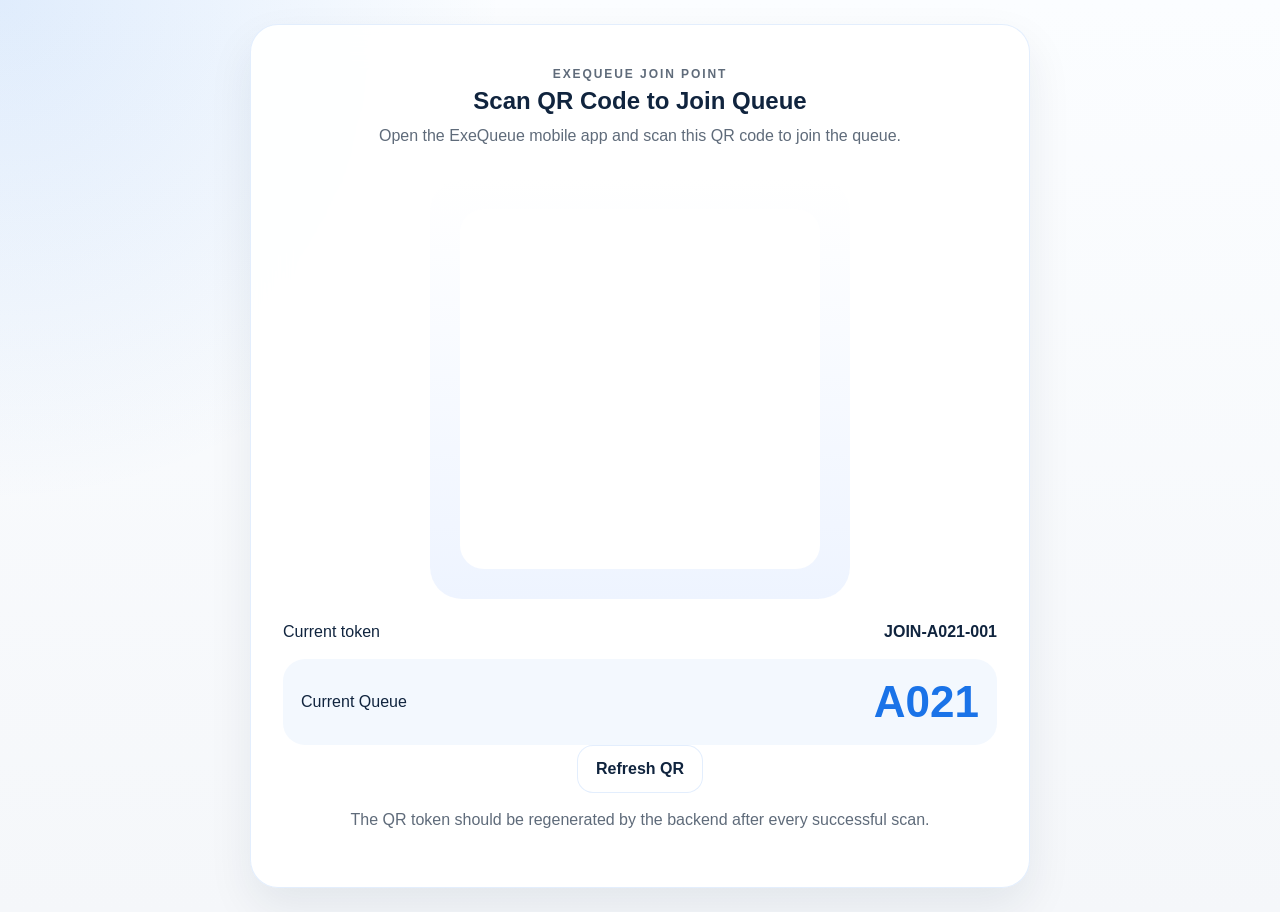
==== web/qr-display.html @ 251895e3 ""Commit"" ====
<!DOCTYPE html>
<html lang="en">
  <head>
    <meta charset="UTF-8" />
    <meta name="viewport" content="width=device-width, initial-scale=1.0" />
    <title>ExeQueue QR Display</title>
    <link rel="stylesheet" href="styles.css" />
  </head>
  <body class="display-body">
    <main class="display-shell">
      <section class="card qr-card">
        <p class="eyebrow">ExeQueue Join Point</p>
        <h1>Scan QR Code to Join Queue</h1>
        <p class="lead-copy">
          Open the ExeQueue mobile app and scan this QR code to join the queue.
        </p>

        <div class="qr-frame">
          <canvas id="qrCanvas" width="360" height="360"></canvas>
        </div>

        <div class="token-row">
          <span>Current token</span>
          <strong id="qrTokenValue">JOIN-A021-001</strong>
        </div>

        <div class="current-queue-card">
          <span>Current Queue</span>
          <strong id="qrCurrentQueue">A021</strong>
        </div>

        <button id="refreshQrButton" class="secondary-btn">
          Refresh QR
        </button>

        <p class="footnote">
          The QR token should be regenerated by the backend after every
          successful scan.
        </p>
      </section>
    </main>

    <script src="script.js"></script>
  </body>
</html>
---- web/styles.css ----
:root {
  --primary: #1a73e8;
  --accent: #34a853;
  --background: #f5f7fa;
  --surface: rgba(255, 255, 255, 0.92);
  --surface-solid: #ffffff;
  --text: #10243e;
  --muted: #5f6b7a;
  --border: rgba(26, 115, 232, 0.12);
  --shadow: 0 20px 45px rgba(16, 36, 62, 0.08);
  --radius-xl: 28px;
  --radius-lg: 22px;
  --radius-md: 18px;
}

* {
  box-sizing: border-box;
}

html {
  scroll-behavior: smooth;
}

body {
  margin: 0;
  font-family: Roboto, 'Segoe UI', sans-serif;
  color: var(--text);
  background:
    radial-gradient(circle at top left, rgba(26, 115, 232, 0.12), transparent 32%),
    linear-gradient(180deg, #fbfdff 0%, var(--background) 100%);
}

a {
  color: inherit;
  text-decoration: none;
}

.app-shell {
  min-height: 100vh;
  display: grid;
  grid-template-columns: 280px 1fr;
}

.sidebar {
  padding: 28px;
  background: linear-gradient(180deg, #0f57c8 0%, #1a73e8 100%);
  color: #ffffff;
  display: flex;
  flex-direction: column;
  gap: 28px;
}

.brand-block {
  display: flex;
  align-items: center;
  gap: 16px;
}

.brand-block h1,
.brand-block p {
  margin: 0;
}

.brand-mark {
  width: 56px;
  height: 56px;
  border-radius: 18px;
  display: grid;
  place-items: center;
  background: rgba(255, 255, 255, 0.16);
  font-size: 24px;
  font-weight: 800;
  box-shadow: inset 0 1px 0 rgba(255, 255, 255, 0.18);
}

.nav-list {
  display: grid;
  gap: 8px;
}

.nav-item {
  padding: 14px 16px;
  border-radius: 16px;
  color: rgba(255, 255, 255, 0.88);
  transition: transform 0.2s ease, background 0.2s ease;
}

.nav-item:hover,
.nav-item.active {
  background: rgba(255, 255, 255, 0.16);
  color: #ffffff;
  transform: translateX(4px);
}

.sidebar-note {
  margin-top: auto;
  padding: 18px;
  border-radius: 20px;
  background: rgba(255, 255, 255, 0.14);
  color: rgba(255, 255, 255, 0.92);
  line-height: 1.6;
}

.main-content {
  padding: 32px;
  display: grid;
  gap: 24px;
}

.section-heading,
.card-header,
.token-row,
.current-queue-card,
.action-row,
.live-chip {
  display: flex;
  align-items: center;
}

.section-heading {
  justify-content: space-between;
  gap: 18px;
}

.section-heading h2,
.card-header h3,
.board-header h1,
.qr-card h1 {
  margin: 0;
}

.section-copy,
.lead-copy,
.secondary-card p,
.monitor-copy {
  margin: 8px 0 0;
  color: var(--muted);
  line-height: 1.6;
}

.eyebrow {
  margin: 0 0 6px;
  font-size: 12px;
  font-weight: 700;
  letter-spacing: 0.16em;
  text-transform: uppercase;
  color: var(--muted);
}

.hero-grid,
.secondary-grid {
  display: grid;
  gap: 24px;
}

.hero-grid {
  grid-template-columns: 1.7fr 1fr;
}

.secondary-grid {
  grid-template-columns: repeat(3, minmax(0, 1fr));
}

.card,
.board-panel {
  background: var(--surface);
  border: 1px solid var(--border);
  border-radius: var(--radius-xl);
  box-shadow: var(--shadow);
  backdrop-filter: blur(18px);
}

.card {
  padding: 24px;
}

.card-header {
  justify-content: space-between;
  gap: 12px;
  margin-bottom: 20px;
}

.pill,
.live-chip {
  padding: 10px 14px;
  border-radius: 999px;
  font-size: 14px;
  font-weight: 600;
}

.pill-blue {
  color: var(--primary);
  background: rgba(26, 115, 232, 0.1);
}

.pill-green {
  color: var(--accent);
  background: rgba(52, 168, 83, 0.12);
}

.live-chip {
  gap: 10px;
  color: var(--text);
  background: rgba(255, 255, 255, 0.72);
  border: 1px solid var(--border);
}

.live-chip.small {
  font-size: 13px;
  padding: 8px 12px;
}

.live-dot {
  width: 10px;
  height: 10px;
  border-radius: 50%;
  background: var(--accent);
  box-shadow: 0 0 0 0 rgba(52, 168, 83, 0.5);
  animation: pulse 1.6s infinite;
}

.hero-number,
.board-number {
  font-size: clamp(56px, 10vw, 100px);
  line-height: 1;
  font-weight: 800;
  letter-spacing: -0.04em;
  margin-bottom: 24px;
}

.hero-subgrid {
  display: grid;
  grid-template-columns: 1fr 1.2fr;
  gap: 16px;
}

.subpanel,
.metric-tile,
.current-queue-card {
  padding: 18px;
  border-radius: var(--radius-lg);
  background: rgba(26, 115, 232, 0.05);
}

.queue-pills,
.action-row,
.board-next-list {
  display: flex;
  flex-wrap: wrap;
  gap: 12px;
}

.queue-pill,
.board-queue-pill {
  padding: 14px 18px;
  border-radius: 18px;
  background: var(--surface-solid);
  border: 1px solid var(--border);
  font-weight: 700;
  font-size: 22px;
  box-shadow: inset 0 1px 0 rgba(255, 255, 255, 0.7);
}

.primary-btn,
.secondary-btn {
  border: 0;
  border-radius: 16px;
  padding: 14px 18px;
  font: inherit;
  font-weight: 700;
  cursor: pointer;
  transition: transform 0.2s ease, box-shadow 0.2s ease;
}

.primary-btn:hover,
.secondary-btn:hover {
  transform: translateY(-1px);
  box-shadow: 0 12px 24px rgba(16, 36, 62, 0.12);
}

.primary-btn {
  color: #ffffff;
  background: linear-gradient(135deg, #1564cb 0%, var(--primary) 100%);
}

.secondary-btn {
  color: var(--text);
  background: #ffffff;
  border: 1px solid var(--border);
}

.metrics-card {
  display: flex;
  flex-direction: column;
}

.metric-grid {
  display: grid;
  grid-template-columns: repeat(2, minmax(0, 1fr));
  gap: 14px;
}

.metric-tile {
  min-height: 122px;
  display: flex;
  flex-direction: column;
  justify-content: space-between;
}

.metric-tile span {
  color: var(--muted);
}

.metric-tile strong {
  font-size: 36px;
}

.monitor-copy {
  margin-top: 18px;
}

.table-wrap {
  overflow-x: auto;
}

.queue-table {
  width: 100%;
  border-collapse: collapse;
}

.queue-table th,
.queue-table td {
  padding: 18px 14px;
  text-align: left;
  border-bottom: 1px solid rgba(16, 36, 62, 0.08);
}

.queue-table th {
  color: var(--muted);
  font-size: 12px;
  letter-spacing: 0.14em;
  text-transform: uppercase;
}

.status-tag {
  display: inline-flex;
  align-items: center;
  justify-content: center;
  min-width: 96px;
  padding: 10px 14px;
  border-radius: 999px;
  font-size: 13px;
  font-weight: 700;
}

.status-waiting {
  color: var(--primary);
  background: rgba(26, 115, 232, 0.1);
}

.status-called {
  color: var(--accent);
  background: rgba(52, 168, 83, 0.12);
}

.status-skipped {
  color: #f57c00;
  background: rgba(245, 124, 0, 0.12);
}

.status-done {
  color: var(--muted);
  background: rgba(95, 107, 122, 0.12);
}

.secondary-card {
  min-height: 200px;
}

.display-body {
  min-height: 100vh;
  display: grid;
  place-items: center;
  padding: 24px;
}

.display-shell {
  width: min(780px, 100%);
}

.qr-card {
  text-align: center;
  padding: 42px 32px;
}

.qr-frame {
  margin: 30px auto 24px;
  width: min(100%, 420px);
  aspect-ratio: 1;
  border-radius: 32px;
  display: grid;
  place-items: center;
  background: linear-gradient(180deg, #ffffff 0%, #eef4ff 100%);
  box-shadow: inset 0 1px 0 rgba(255, 255, 255, 0.7);
}

.qr-frame canvas {
  width: min(100%, 360px);
  height: auto;
  border-radius: 24px;
  background: #ffffff;
}

.token-row,
.current-queue-card {
  justify-content: space-between;
  gap: 16px;
  margin-top: 18px;
}

.current-queue-card strong {
  font-size: 44px;
  color: var(--primary);
}

.footnote {
  margin-top: 18px;
  color: var(--muted);
}

.board-theme {
  background:
    radial-gradient(circle at top center, rgba(52, 168, 83, 0.12), transparent 30%),
    linear-gradient(180deg, #f8fbff 0%, #edf3fb 100%);
}

.board-shell {
  width: min(1220px, 100%);
  display: grid;
  gap: 28px;
}

.board-header,
.board-footer {
  text-align: center;
}

.board-header {
  display: flex;
  justify-content: space-between;
  align-items: center;
  gap: 18px;
}

.board-grid {
  display: grid;
  grid-template-columns: 1.3fr 1fr;
  gap: 24px;
}

.board-panel {
  padding: 40px;
}

.board-now {
  background: linear-gradient(135deg, rgba(26, 115, 232, 0.14), #ffffff);
}

.board-next-list {
  margin-top: 24px;
}

.board-queue-pill {
  font-size: clamp(28px, 5vw, 40px);
  min-width: 140px;
  justify-content: center;
}

.board-footer {
  font-size: 24px;
  font-weight: 500;
  color: var(--muted);
}

@keyframes pulse {
  0% {
    box-shadow: 0 0 0 0 rgba(52, 168, 83, 0.5);
  }

  70% {
    box-shadow: 0 0 0 14px rgba(52, 168, 83, 0);
  }

  100% {
    box-shadow: 0 0 0 0 rgba(52, 168, 83, 0);
  }
}

@media (max-width: 1080px) {
  .app-shell {
    grid-template-columns: 1fr;
  }

  .sidebar {
    gap: 18px;
  }

  .hero-grid,
  .board-grid,
  .secondary-grid,
  .hero-subgrid {
    grid-template-columns: 1fr;
  }

  .section-heading,
  .board-header {
    flex-direction: column;
    align-items: flex-start;
  }
}

@media (max-width: 720px) {
  .main-content,
  .sidebar,
  .card,
  .board-panel {
    padding: 20px;
  }

  .action-row {
    flex-direction: column;
  }

  .metric-grid {
    grid-template-columns: 1fr;
  }

  .queue-table th,
  .queue-table td {
    padding: 14px 10px;
  }

  .current-queue-card strong {
    font-size: 34px;
  }
}
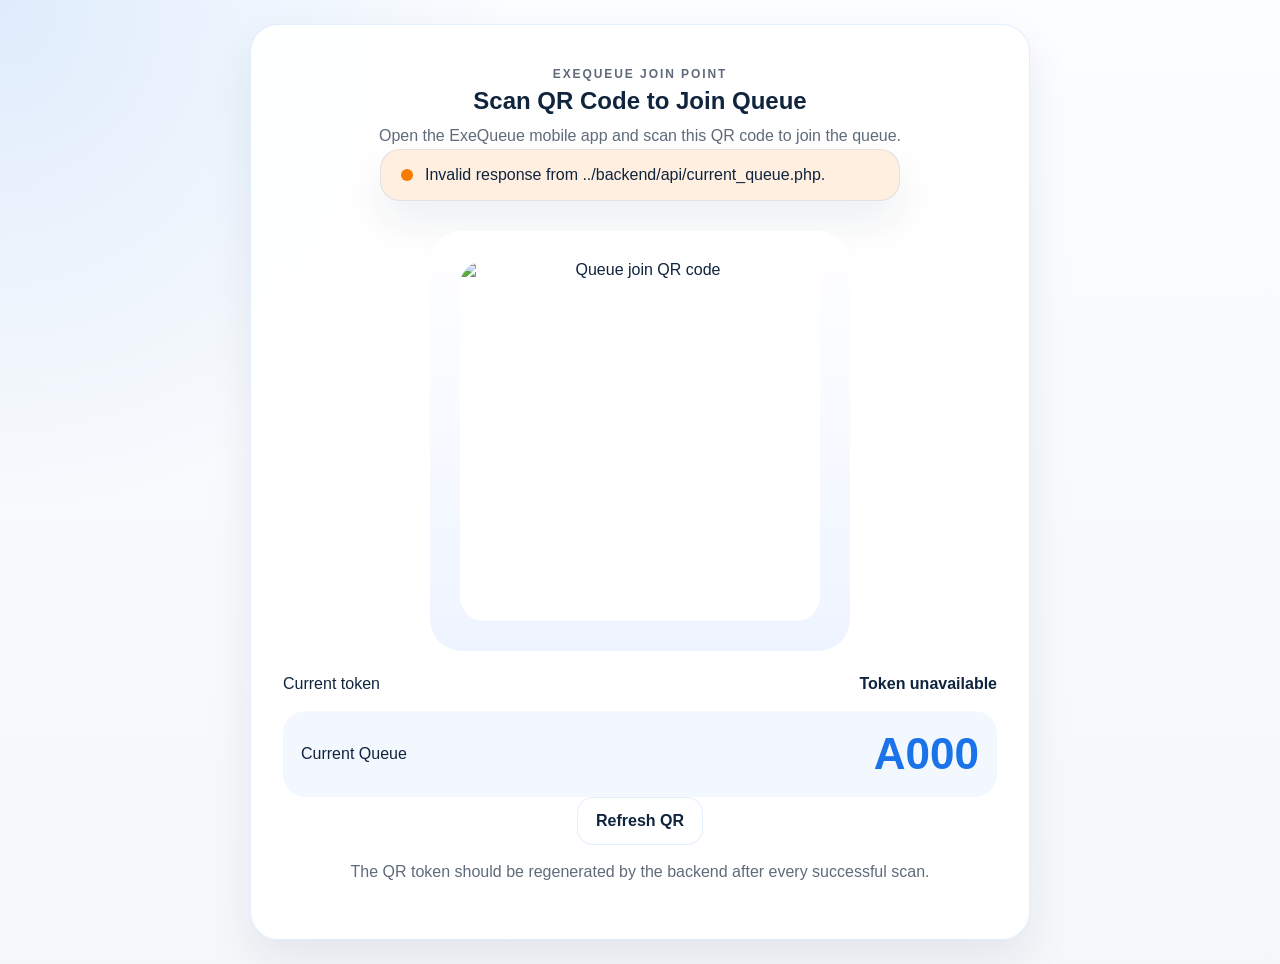
==== commit 4a90360c: ""Fixing"" ====
--- a/web/qr-display.html
+++ b/web/qr-display.html
@@ -15,18 +15,32 @@
           Open the ExeQueue mobile app and scan this QR code to join the queue.
         </p>
 
+        <section
+          id="qrStatusMessage"
+          class="status-banner status-banner-info compact-banner"
+          aria-live="polite"
+        >
+          Preparing secure QR token...
+        </section>
+
         <div class="qr-frame">
-          <canvas id="qrCanvas" width="360" height="360"></canvas>
+          <img
+            id="qrImage"
+            alt="Queue join QR code"
+            width="360"
+            height="360"
+          />
+          <canvas id="qrCanvas" width="360" height="360" hidden></canvas>
         </div>
 
         <div class="token-row">
           <span>Current token</span>
-          <strong id="qrTokenValue">JOIN-A021-001</strong>
+          <strong id="qrTokenValue">Waiting for token</strong>
         </div>
 
         <div class="current-queue-card">
           <span>Current Queue</span>
-          <strong id="qrCurrentQueue">A021</strong>
+          <strong id="qrCurrentQueue">A000</strong>
         </div>
 
         <button id="refreshQrButton" class="secondary-btn">
--- a/web/styles.css
+++ b/web/styles.css
@@ -148,9 +148,14 @@
 }
 
 .hero-grid,
+.overview-grid,
 .secondary-grid {
   display: grid;
   gap: 24px;
+}
+
+.overview-grid {
+  grid-template-columns: repeat(3, minmax(0, 1fr));
 }
 
 .hero-grid {
@@ -172,6 +177,24 @@
 
 .card {
   padding: 24px;
+}
+
+.overview-card {
+  min-height: 156px;
+  display: flex;
+  flex-direction: column;
+  gap: 10px;
+}
+
+.overview-value {
+  font-size: clamp(28px, 5vw, 42px);
+  line-height: 1;
+}
+
+.overview-copy {
+  margin: 0;
+  color: var(--muted);
+  line-height: 1.55;
 }
 
 .card-header {
@@ -261,6 +284,13 @@
   box-shadow: inset 0 1px 0 rgba(255, 255, 255, 0.7);
 }
 
+.queue-pill-empty,
+.board-queue-pill-empty {
+  font-size: 16px;
+  font-weight: 600;
+  color: var(--muted);
+}
+
 .primary-btn,
 .secondary-btn {
   border: 0;
@@ -319,6 +349,58 @@
   margin-top: 18px;
 }
 
+.status-banner {
+  display: flex;
+  align-items: center;
+  gap: 12px;
+  padding: 16px 20px;
+  border-radius: 20px;
+  border: 1px solid var(--border);
+  box-shadow: var(--shadow);
+}
+
+.status-banner::before {
+  content: '';
+  width: 12px;
+  height: 12px;
+  flex: 0 0 auto;
+  border-radius: 999px;
+}
+
+.status-banner-info {
+  background: rgba(26, 115, 232, 0.08);
+  color: var(--text);
+}
+
+.status-banner-info::before {
+  background: var(--primary);
+}
+
+.status-banner-success {
+  background: rgba(52, 168, 83, 0.1);
+}
+
+.status-banner-success::before {
+  background: var(--accent);
+}
+
+.status-banner-error {
+  background: rgba(245, 124, 0, 0.12);
+}
+
+.status-banner-error::before {
+  background: #f57c00;
+}
+
+.compact-banner {
+  width: min(100%, 520px);
+  margin: 0 auto 24px;
+}
+
+.centered-banner {
+  justify-self: center;
+}
+
 .table-wrap {
   overflow-x: auto;
 }
@@ -340,6 +422,12 @@
   font-size: 12px;
   letter-spacing: 0.14em;
   text-transform: uppercase;
+}
+
+.empty-table-cell {
+  text-align: center;
+  color: var(--muted);
+  font-weight: 600;
 }
 
 .status-tag {
@@ -411,6 +499,13 @@
   background: #ffffff;
 }
 
+.qr-frame img {
+  width: min(100%, 360px);
+  height: auto;
+  border-radius: 24px;
+  background: #ffffff;
+}
+
 .token-row,
 .current-queue-card {
   justify-content: space-between;
@@ -482,6 +577,18 @@
   color: var(--muted);
 }
 
+.primary-btn:disabled,
+.secondary-btn:disabled {
+  cursor: not-allowed;
+  transform: none;
+  box-shadow: none;
+  opacity: 0.58;
+}
+
+[hidden] {
+  display: none !important;
+}
+
 @keyframes pulse {
   0% {
     box-shadow: 0 0 0 0 rgba(52, 168, 83, 0.5);
@@ -506,6 +613,7 @@
   }
 
   .hero-grid,
+  .overview-grid,
   .board-grid,
   .secondary-grid,
   .hero-subgrid {
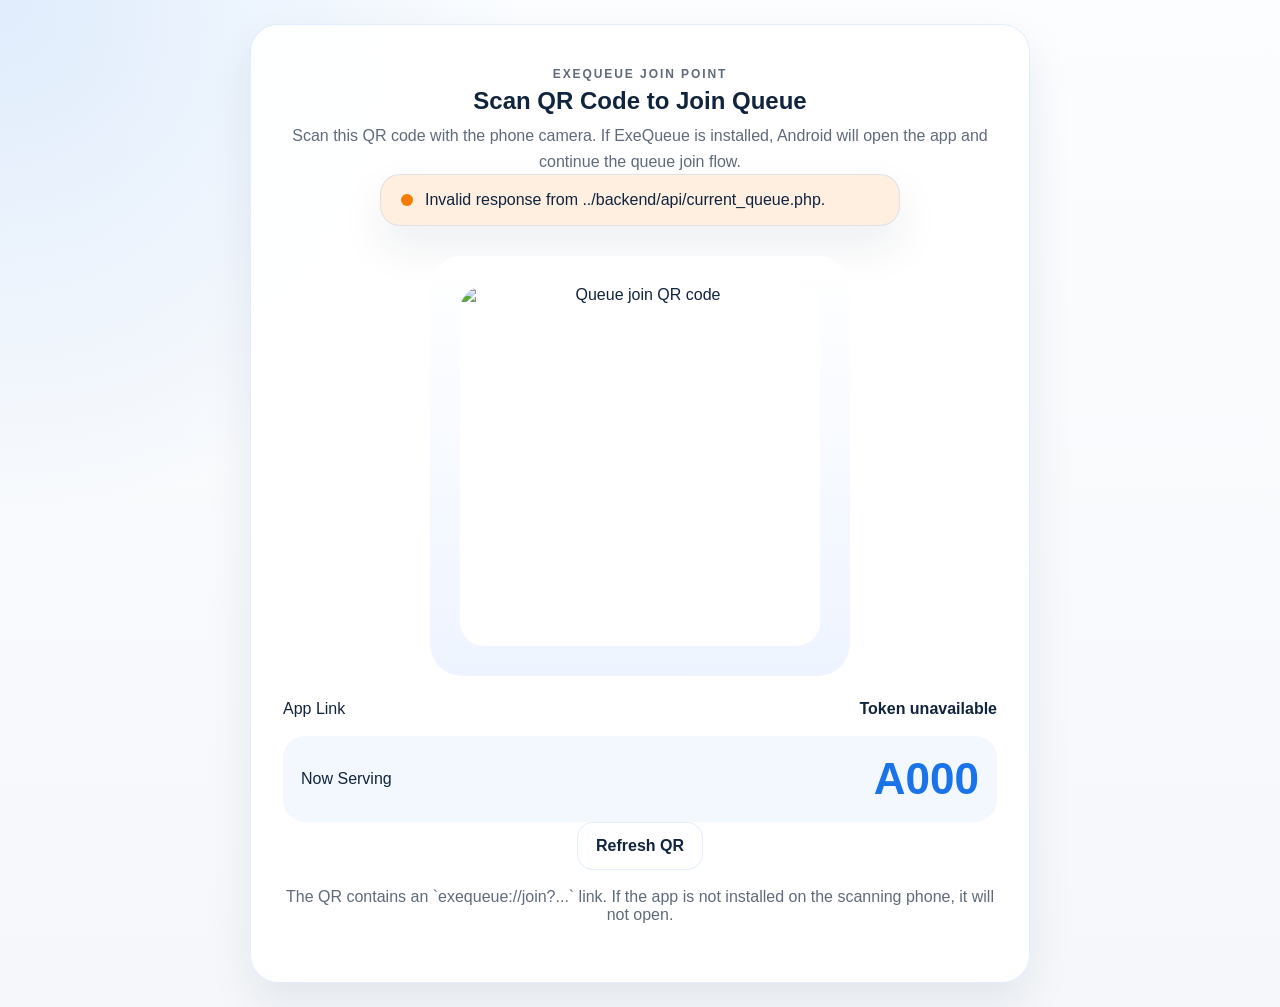
==== commit c28c2079: ""Fixing"" ====
--- a/web/qr-display.html
+++ b/web/qr-display.html
@@ -12,7 +12,8 @@
         <p class="eyebrow">ExeQueue Join Point</p>
         <h1>Scan QR Code to Join Queue</h1>
         <p class="lead-copy">
-          Open the ExeQueue mobile app and scan this QR code to join the queue.
+          Scan this QR code with the phone camera. If ExeQueue is installed,
+          Android will open the app and continue the queue join flow.
         </p>
 
         <section
@@ -34,12 +35,12 @@
         </div>
 
         <div class="token-row">
-          <span>Current token</span>
+          <span>App Link</span>
           <strong id="qrTokenValue">Waiting for token</strong>
         </div>
 
         <div class="current-queue-card">
-          <span>Current Queue</span>
+          <span>Now Serving</span>
           <strong id="qrCurrentQueue">A000</strong>
         </div>
 
@@ -48,8 +49,8 @@
         </button>
 
         <p class="footnote">
-          The QR token should be regenerated by the backend after every
-          successful scan.
+          The QR contains an `exequeue://join?...` link. If the app is not
+          installed on the scanning phone, it will not open.
         </p>
       </section>
     </main>
--- a/web/styles.css
+++ b/web/styles.css
@@ -513,6 +513,12 @@
   margin-top: 18px;
 }
 
+.token-row strong {
+  max-width: 65%;
+  text-align: right;
+  overflow-wrap: anywhere;
+}
+
 .current-queue-card strong {
   font-size: 44px;
   color: var(--primary);
